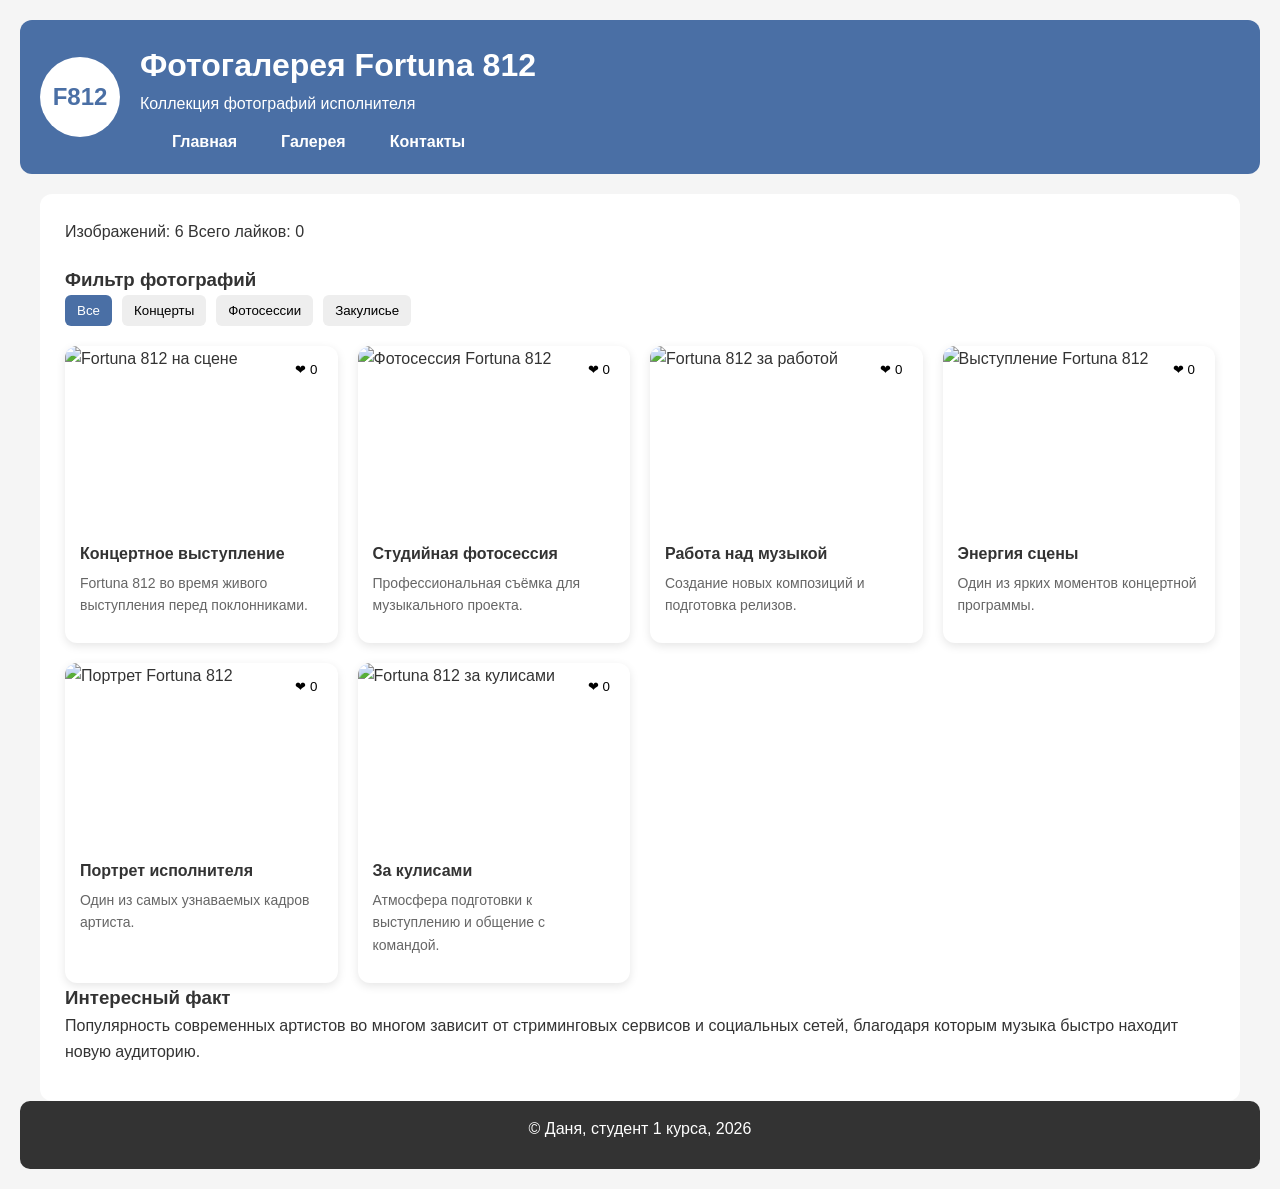
==== gallery.html @ 96f44f82 "Add files via upload" ====
<!DOCTYPE html>
<html lang="ru">
<head>
    <meta charset="UTF-8">
    <meta name="viewport" content="width=device-width, initial-scale=1.0">
    <title>Галерея — Фанатская страница Fortuna 812</title>

    <link rel="stylesheet" href="style.css">

</head>
<body>

<header class="gallery-header">

    <div class="header-flex">

        <div class="logo">
            F812
        </div>

        <div class="header-info">

            <h1>
                <i class="fas fa-images"></i>
                Фотогалерея Fortuna 812
            </h1>

            <p class="subtitle">
                Коллекция фотографий исполнителя
            </p>

            <nav>
                <ul>
                    <li><a href="index.html">Главная</a></li>
                    <li><a href="gallery.html">Галерея</a></li>
                    <li><a href="contacts.html">Контакты</a></li>
                </ul>
            </nav>

        </div>

    </div>

</header>

<main class="gallery-container">

    <!-- Статистика -->

    <div class="controls-panel">

        <div class="stats">

            <span class="stat-item">
                <i class="fas fa-image"></i>
                Изображений:
                <span id="image-counter">6</span>
            </span>

            <span class="stat-item">
                <i class="fas fa-heart"></i>
                Всего лайков:
                <span id="total-likes">0</span>
            </span>

        </div>

    </div>

    <!-- Фильтры -->

    <div class="filters">

        <h3>Фильтр фотографий</h3>

        <div class="filter-buttons">

            <button class="filter-btn active"
                    data-filter="all">
                Все
            </button>

            <button class="filter-btn"
                    data-filter="concert">
                Концерты
            </button>

            <button class="filter-btn"
                    data-filter="photo">
                Фотосессии
            </button>

            <button class="filter-btn"
                    data-filter="life">
                Закулисье
            </button>

        </div>

    </div>

    <!-- ГАЛЕРЕЯ -->

    <div class="gallery-grid">

        <!-- 1 -->

        <article class="image-card" data-category="concert">

            <div class="card-image">

                <img src="images/fortuna1.jpeg"
                     alt="Fortuna 812 на сцене"
                     class="gallery-img">

                <div class="image-overlay">

                    <button class="like-btn">
                        ❤
                        <span class="like-count">0</span>
                    </button>

                </div>

            </div>

            <div class="card-content">

                <h3 class="image-title">
                    Концертное выступление
                </h3>

                <p class="image-description">
                    Fortuna 812 во время живого выступления
                    перед поклонниками.
                </p>

            </div>

        </article>

        <!-- 2 -->

        <article class="image-card" data-category="photo">

            <div class="card-image">

                <img src="images/fortuna2.webp"
                     alt="Фотосессия Fortuna 812"
                     class="gallery-img">

                <div class="image-overlay">

                    <button class="like-btn">
                        ❤
                        <span class="like-count">0</span>
                    </button>

                </div>

            </div>

            <div class="card-content">

                <h3 class="image-title">
                    Студийная фотосессия
                </h3>

                <p class="image-description">
                    Профессиональная съёмка для музыкального проекта.
                </p>

            </div>

        </article>

        <!-- 3 -->

        <article class="image-card" data-category="life">

            <div class="card-image">

                <img src="images/fortuna3.webp"
                     alt="Fortuna 812 за работой"
                     class="gallery-img">

                <div class="image-overlay">

                    <button class="like-btn">
                        ❤
                        <span class="like-count">0</span>
                    </button>

                </div>

            </div>

            <div class="card-content">

                <h3 class="image-title">
                    Работа над музыкой
                </h3>

                <p class="image-description">
                    Создание новых композиций и подготовка релизов.
                </p>

            </div>

        </article>

        <!-- 4 -->

        <article class="image-card" data-category="concert">

            <div class="card-image">

                <img src="images/fortuna4.png"
                     alt="Выступление Fortuna 812"
                     class="gallery-img">

                <div class="image-overlay">

                    <button class="like-btn">
                        ❤
                        <span class="like-count">0</span>
                    </button>

                </div>

            </div>

            <div class="card-content">

                <h3 class="image-title">
                    Энергия сцены
                </h3>

                <p class="image-description">
                    Один из ярких моментов концертной программы.
                </p>

            </div>

        </article>

        <!-- 5 -->

        <article class="image-card" data-category="photo">

            <div class="card-image">

                <img src="images/fortuna5.webp"
                     alt="Портрет Fortuna 812"
                     class="gallery-img">

                <div class="image-overlay">

                    <button class="like-btn">
                        ❤
                        <span class="like-count">0</span>
                    </button>

                </div>

            </div>

            <div class="card-content">

                <h3 class="image-title">
                    Портрет исполнителя
                </h3>

                <p class="image-description">
                    Один из самых узнаваемых кадров артиста.
                </p>

            </div>

        </article>

        <!-- 6 -->

        <article class="image-card" data-category="life">

            <div class="card-image">

                <img src="images/fortuna6.webp"
                     alt="Fortuna 812 за кулисами"
                     class="gallery-img">

                <div class="image-overlay">

                    <button class="like-btn">
                        ❤
                        <span class="like-count">0</span>
                    </button>

                </div>

            </div>

            <div class="card-content">

                <h3 class="image-title">
                    За кулисами
                </h3>

                <p class="image-description">
                    Атмосфера подготовки к выступлению и общение с командой.
                </p>

            </div>

        </article>

    </div>

    <!-- Информация -->

    <aside class="gallery-info">

        <h3>Интересный факт</h3>

        <p>
            Популярность современных артистов во многом зависит
            от стриминговых сервисов и социальных сетей,
            благодаря которым музыка быстро находит новую аудиторию.
        </p>

    </aside>

</main>

<footer class="gallery-footer">

    <p>
        © Даня, студент 1 курса, 2026
    </p>

</footer>

<script src="script.js"></script>

</body>
</html>
---- style.css ----
/* =========================================
   СБРОС СТИЛЕЙ
   ========================================= */

* {
    margin: 0;
    padding: 0;
    box-sizing: border-box;
}

/* =========================================
   ОБЩИЕ СТИЛИ САЙТА
   ========================================= */

body {
    font-family: Arial, sans-serif;
    background-color: #f5f5f5;
    color: #333;
    line-height: 1.6;
    padding: 20px;
}

/* =========================================
   ШАПКА (FLEXBOX)
   ========================================= */

header {
    background-color: #4a6fa5;
    color: white;
    padding: 20px;
    border-radius: 12px;
    margin-bottom: 20px;
}

.header-flex {
    display: flex;
    align-items: center;
    justify-content: space-between;
    gap: 20px;
}

.logo {
    width: 80px;
    height: 80px;
    border-radius: 50%;
    background: white;
    color: #4a6fa5;
    display: flex;
    justify-content: center;
    align-items: center;
    font-weight: bold;
    font-size: 24px;
}

.header-info {
    flex: 1;
}

/* =========================================
   НАВИГАЦИЯ (FLEXBOX + HOVER)
   ========================================= */

nav ul {
    list-style: none;
    display: flex;
    gap: 20px;
    flex-wrap: wrap;
    margin-top: 10px;
}

nav ul li a {
    color: white;
    text-decoration: none;
    font-weight: bold;
    padding: 6px 12px;
    border-radius: 6px;
    transition: 0.3s;
}

nav ul li a:hover {
    background: white;
    color: #4a6fa5;
}

/* =========================================
   ОСНОВНОЙ КОНТЕНТ
   ========================================= */

main {
    background: white;
    padding: 25px;
    border-radius: 12px;
    margin-bottom: 20px;
}

h2 {
    margin-bottom: 10px;
    color: #2c3e50;
}

p {
    margin-bottom: 12px;
}

ul {
    margin-left: 20px;
}

/* =========================================
   ГАЛЕРЕЯ (CSS GRID)
   ========================================= */

.gallery-container {
    max-width: 1200px;
    margin: auto;
}

.gallery-grid {
    display: grid;
    grid-template-columns: repeat(auto-fill, minmax(250px, 1fr));
    gap: 20px;
}

/* карточка */

.image-card {
    background: white;
    border-radius: 12px;
    overflow: hidden;
    box-shadow: 0 3px 10px rgba(0,0,0,0.1);
    transition: 0.3s;
}

.image-card:hover {
    transform: translateY(-5px);
}

.card-image {
    position: relative;
    height: 180px;
    overflow: hidden;
}

.gallery-img {
    width: 100%;
    height: 100%;
    object-fit: cover;
}

/* лайки */

.image-overlay {
    position: absolute;
    top: 10px;
    right: 10px;
}

.like-btn {
    background: rgba(255,255,255,0.9);
    border: none;
    padding: 5px 10px;
    border-radius: 20px;
    cursor: pointer;
}

.like-btn.liked {
    background: #ff4d6d;
    color: white;
}

/* контент карточки */

.card-content {
    padding: 15px;
}

.image-title {
    font-size: 16px;
    margin-bottom: 5px;
}

.image-description {
    font-size: 14px;
    color: #666;
}

/* =========================================
   ФИЛЬТРЫ
   ========================================= */

.filters {
    margin: 20px 0;
}

.filter-buttons {
    display: flex;
    gap: 10px;
    flex-wrap: wrap;
}

.filter-btn {
    padding: 8px 12px;
    border: none;
    cursor: pointer;
    background: #eee;
    border-radius: 6px;
}

.filter-btn.active {
    background: #4a6fa5;
    color: white;
}

/* =========================================
   КОНТАКТЫ (FLEXBOX + FORM)
   ========================================= */

.contacts-layout {
    display: flex;
    gap: 20px;
    flex-wrap: wrap;
}

.contact-card,
.feedback-form {
    flex: 1;
    background: white;
    padding: 20px;
    border-radius: 12px;
    box-shadow: 0 3px 10px rgba(0,0,0,0.1);
}

/* форма */

input,
textarea,
select {
    width: 100%;
    padding: 10px;
    margin-top: 5px;
    margin-bottom: 15px;
    border: 1px solid #ccc;
    border-radius: 6px;
}

/* псевдоклассы */

input:focus,
textarea:focus {
    outline: 2px solid #4a6fa5;
}

input:required {
    border-left: 4px solid #ff4d6d;
}

/* checkbox */

.checkbox-group {
    display: flex;
    align-items: center;
    gap: 10px;
}

/* кнопка */

.submit-btn {
    background: #4a6fa5;
    color: white;
    border: none;
    padding: 10px 15px;
    border-radius: 8px;
    cursor: pointer;
    transition: 0.3s;
}

.submit-btn:hover {
    background: #2c4f7c;
}

/* =========================================
   ПСЕВДОЭЛЕМЕНТЫ
   ========================================= */

label::after {
    content: " *";
    color: red;
}

/* =========================================
   ПОДВАЛ
   ========================================= */

footer {
    text-align: center;
    padding: 15px;
    background: #333;
    color: white;
    border-radius: 10px;
}

/* =========================================
   АДАПТИВНОСТЬ
   ========================================= */

@media (max-width: 768px) {

    .header-flex {
        flex-direction: column;
        text-align: center;
    }

    nav ul {
        flex-direction: column;
        align-items: center;
    }

    .contacts-layout {
        flex-direction: column;
    }

    .gallery-grid {
        grid-template-columns: 1fr;
    }
}
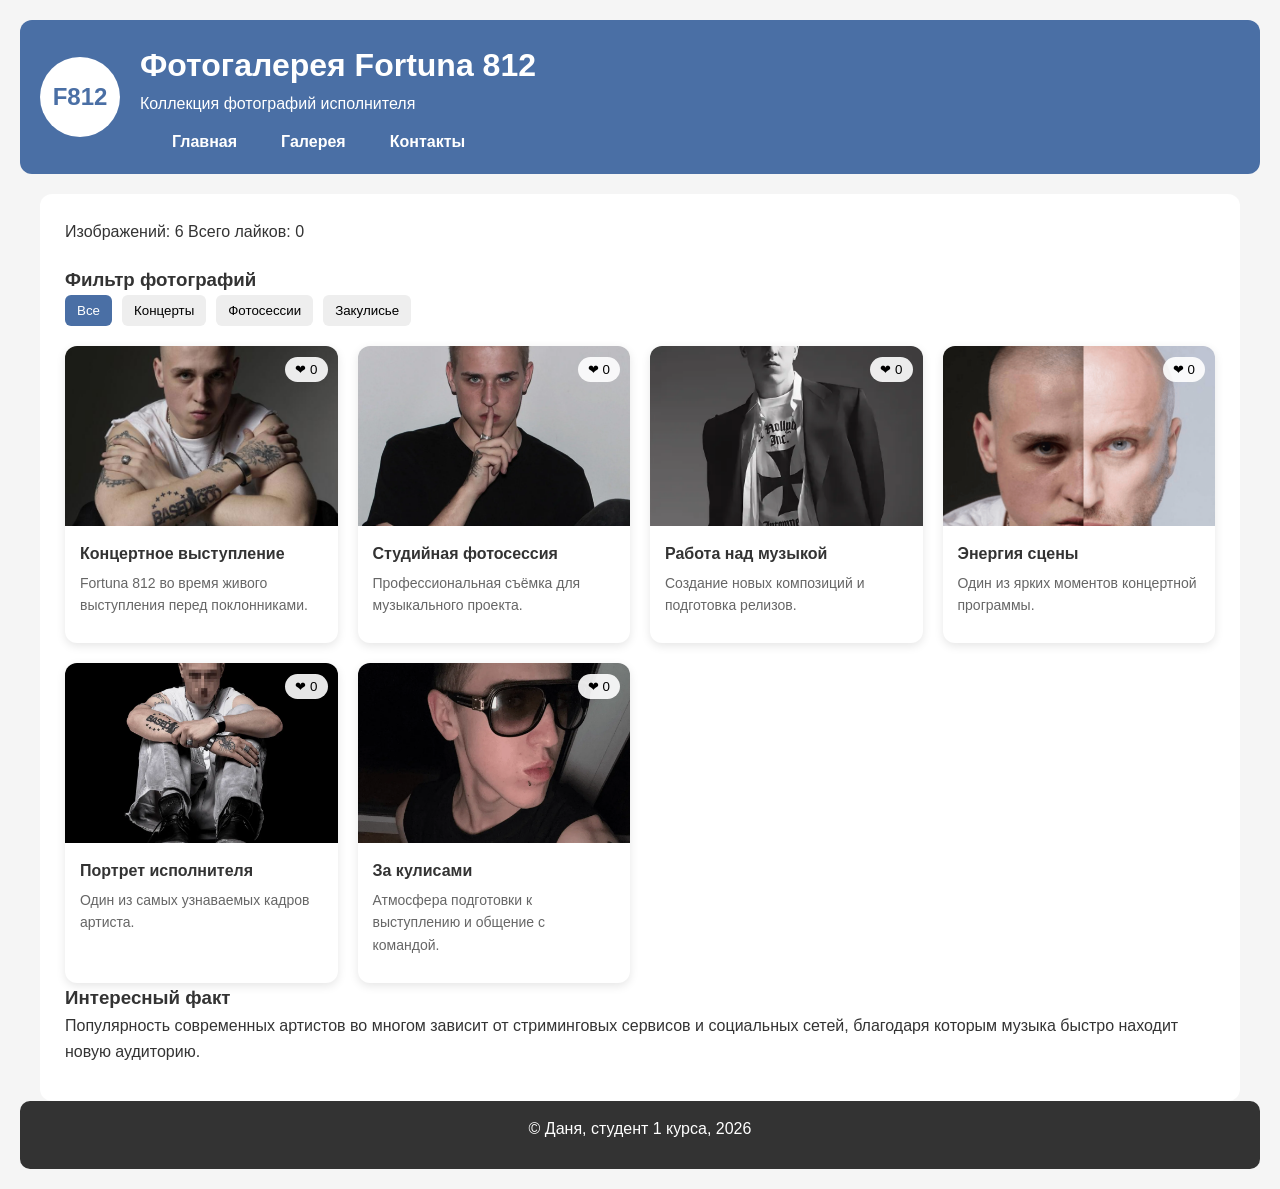
==== commit cce47d06: "Update gallery.html" ====
--- a/gallery.html
+++ b/gallery.html
@@ -109,7 +109,7 @@
 
             <div class="card-image">
 
-                <img src="images/fortuna1.jpeg"
+                <img src="fortuna1.jpeg"
                      alt="Fortuna 812 на сцене"
                      class="gallery-img">
 
@@ -145,7 +145,7 @@
 
             <div class="card-image">
 
-                <img src="images/fortuna2.webp"
+                <img src="fortuna2.webp"
                      alt="Фотосессия Fortuna 812"
                      class="gallery-img">
 
@@ -180,7 +180,7 @@
 
             <div class="card-image">
 
-                <img src="images/fortuna3.webp"
+                <img src="fortuna3.webp"
                      alt="Fortuna 812 за работой"
                      class="gallery-img">
 
@@ -215,7 +215,7 @@
 
             <div class="card-image">
 
-                <img src="images/fortuna4.png"
+                <img src="fortuna4.png"
                      alt="Выступление Fortuna 812"
                      class="gallery-img">
 
@@ -250,7 +250,7 @@
 
             <div class="card-image">
 
-                <img src="images/fortuna5.webp"
+                <img src="fortuna5.webp"
                      alt="Портрет Fortuna 812"
                      class="gallery-img">
 
@@ -285,7 +285,7 @@
 
             <div class="card-image">
 
-                <img src="images/fortuna6.webp"
+                <img src="fortuna6.webp"
                      alt="Fortuna 812 за кулисами"
                      class="gallery-img">
 
@@ -343,4 +343,4 @@
 <script src="script.js"></script>
 
 </body>
-</html>+</html>
